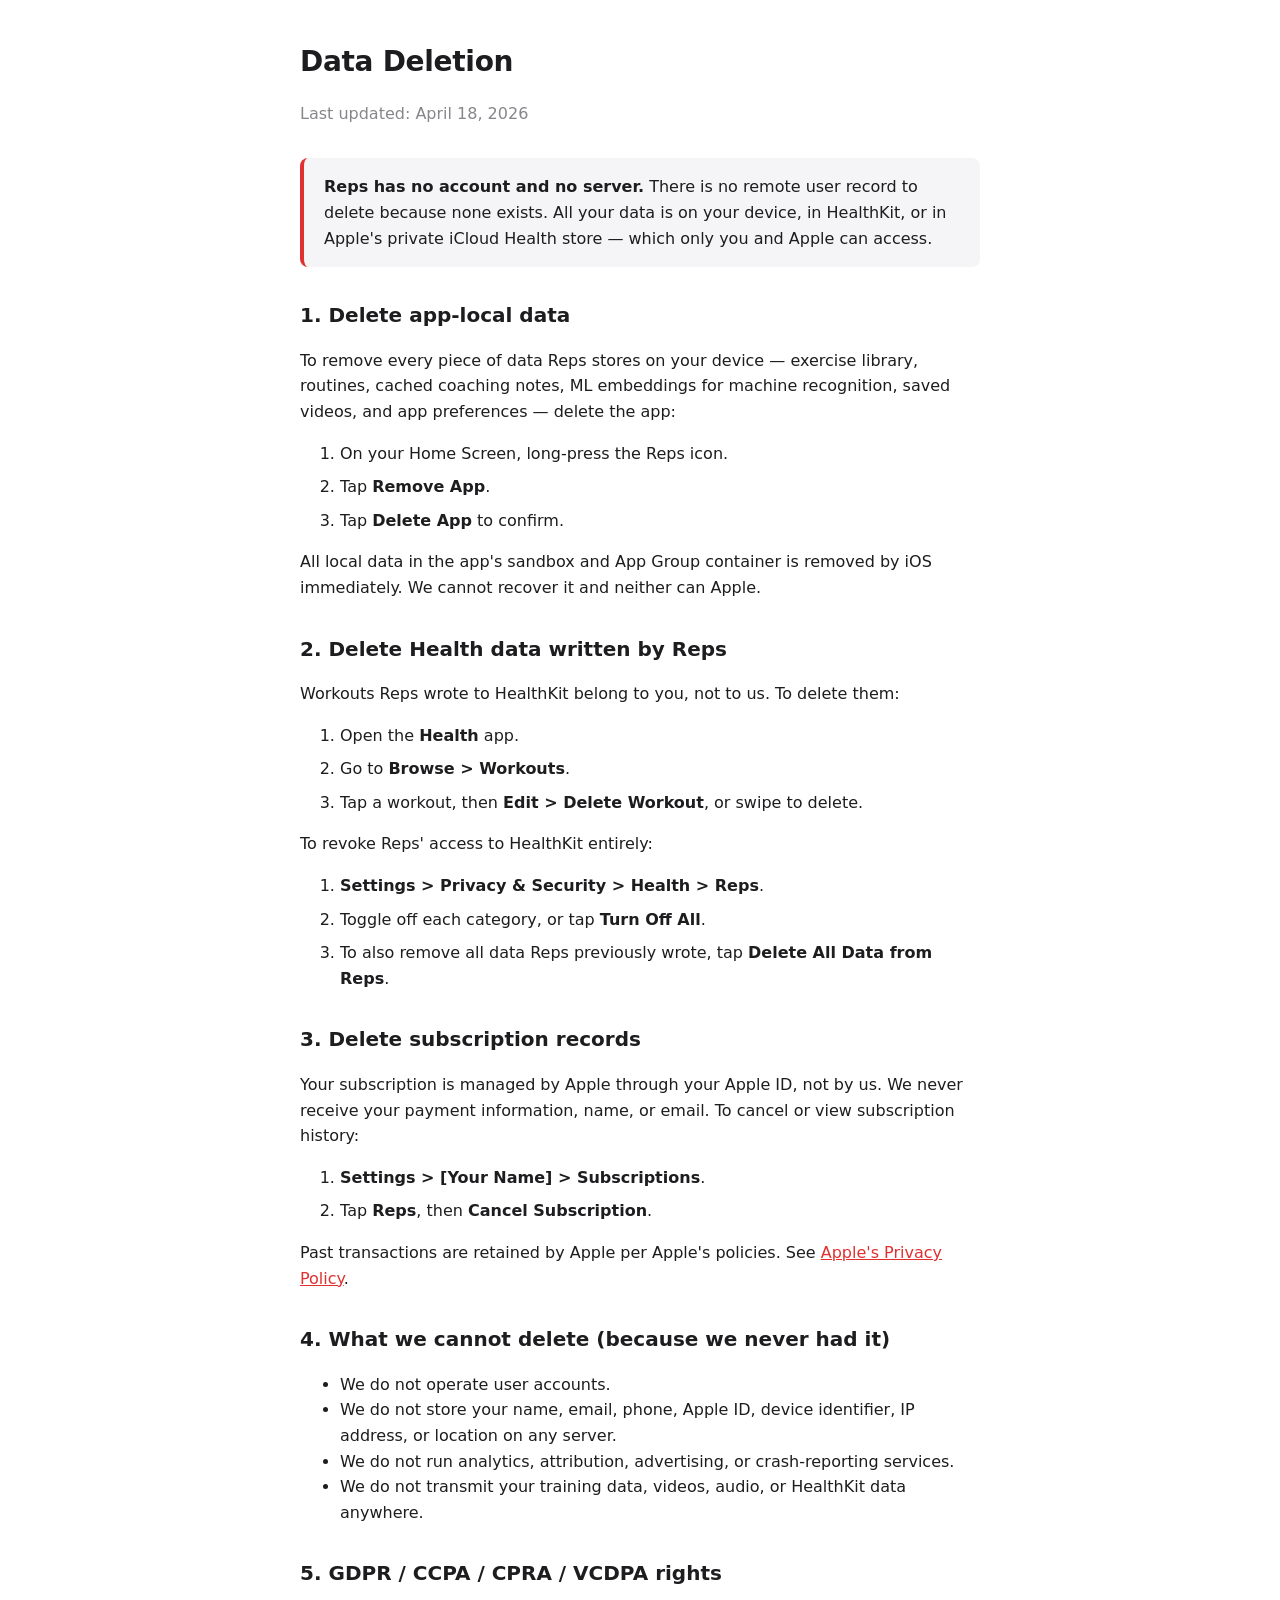
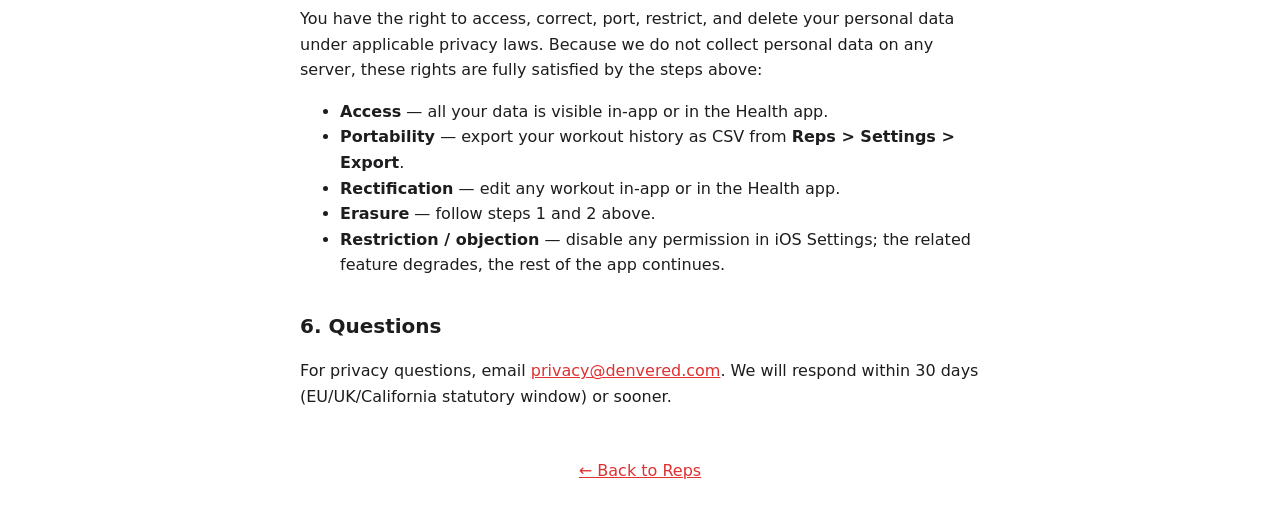
==== data-deletion.html @ 82ca5904 "feat: initial Reps legal + support site - index landing - privacy policy (GDPR/CCPA/CPRA/COPPA/PIPED" ====
<!DOCTYPE html>
<html lang="en">
<head>
    <meta charset="UTF-8">
    <meta name="viewport" content="width=device-width, initial-scale=1.0">
    <title>Reps — Data Deletion</title>
    <meta name="description" content="How to delete your Reps data — no account required.">
    <style>
        :root { color-scheme: light dark; }
        body { font-family: -apple-system, system-ui, "SF Pro Text", sans-serif; max-width: 680px; margin: 40px auto; padding: 0 20px; color: #1d1d1f; line-height: 1.6; }
        @media (prefers-color-scheme: dark) { body { background: #000; color: #f5f5f7; } a { color: #ff5050 !important; } code { background: #222 !important; color: #f5f5f7 !important; } }
        h1 { font-size: 28px; margin-bottom: 8px; letter-spacing: -0.3px; }
        h2 { font-size: 20px; margin-top: 32px; }
        .subtitle { color: #86868b; margin-bottom: 32px; }
        a { color: #E03030; }
        ol li { margin-bottom: 8px; }
        code { background: #f5f5f7; padding: 2px 6px; border-radius: 4px; font-size: 14px; }
        .callout { background: #f5f5f7; border-left: 4px solid #E03030; padding: 16px 20px; border-radius: 8px; margin: 24px 0; }
        .back { margin-top: 48px; text-align: center; }
    </style>
</head>
<body>
    <h1>Data Deletion</h1>
    <p class="subtitle">Last updated: April 18, 2026</p>

    <div class="callout">
        <p style="margin: 0;"><strong>Reps has no account and no server.</strong> There is no remote user record to delete because none exists. All your data is on your device, in HealthKit, or in Apple's private iCloud Health store — which only you and Apple can access.</p>
    </div>

    <h2>1. Delete app-local data</h2>
    <p>To remove every piece of data Reps stores on your device — exercise library, routines, cached coaching notes, ML embeddings for machine recognition, saved videos, and app preferences — delete the app:</p>
    <ol>
        <li>On your Home Screen, long-press the Reps icon.</li>
        <li>Tap <strong>Remove App</strong>.</li>
        <li>Tap <strong>Delete App</strong> to confirm.</li>
    </ol>
    <p>All local data in the app's sandbox and App Group container is removed by iOS immediately. We cannot recover it and neither can Apple.</p>

    <h2>2. Delete Health data written by Reps</h2>
    <p>Workouts Reps wrote to HealthKit belong to you, not to us. To delete them:</p>
    <ol>
        <li>Open the <strong>Health</strong> app.</li>
        <li>Go to <strong>Browse &gt; Workouts</strong>.</li>
        <li>Tap a workout, then <strong>Edit &gt; Delete Workout</strong>, or swipe to delete.</li>
    </ol>
    <p>To revoke Reps' access to HealthKit entirely:</p>
    <ol>
        <li><strong>Settings &gt; Privacy &amp; Security &gt; Health &gt; Reps</strong>.</li>
        <li>Toggle off each category, or tap <strong>Turn Off All</strong>.</li>
        <li>To also remove all data Reps previously wrote, tap <strong>Delete All Data from Reps</strong>.</li>
    </ol>

    <h2>3. Delete subscription records</h2>
    <p>Your subscription is managed by Apple through your Apple ID, not by us. We never receive your payment information, name, or email. To cancel or view subscription history:</p>
    <ol>
        <li><strong>Settings &gt; [Your Name] &gt; Subscriptions</strong>.</li>
        <li>Tap <strong>Reps</strong>, then <strong>Cancel Subscription</strong>.</li>
    </ol>
    <p>Past transactions are retained by Apple per Apple's policies. See <a href="https://www.apple.com/legal/privacy/">Apple's Privacy Policy</a>.</p>

    <h2>4. What we cannot delete (because we never had it)</h2>
    <ul>
        <li>We do not operate user accounts.</li>
        <li>We do not store your name, email, phone, Apple ID, device identifier, IP address, or location on any server.</li>
        <li>We do not run analytics, attribution, advertising, or crash-reporting services.</li>
        <li>We do not transmit your training data, videos, audio, or HealthKit data anywhere.</li>
    </ul>

    <h2>5. GDPR / CCPA / CPRA / VCDPA rights</h2>
    <p>You have the right to access, correct, port, restrict, and delete your personal data under applicable privacy laws. Because we do not collect personal data on any server, these rights are fully satisfied by the steps above:</p>
    <ul>
        <li><strong>Access</strong> — all your data is visible in-app or in the Health app.</li>
        <li><strong>Portability</strong> — export your workout history as CSV from <strong>Reps &gt; Settings &gt; Export</strong>.</li>
        <li><strong>Rectification</strong> — edit any workout in-app or in the Health app.</li>
        <li><strong>Erasure</strong> — follow steps 1 and 2 above.</li>
        <li><strong>Restriction / objection</strong> — disable any permission in iOS Settings; the related feature degrades, the rest of the app continues.</li>
    </ul>

    <h2>6. Questions</h2>
    <p>For privacy questions, email <a href="mailto:privacy@denvered.com">privacy@denvered.com</a>. We will respond within 30 days (EU/UK/California statutory window) or sooner.</p>

    <p class="back"><a href="index.html">← Back to Reps</a></p>
</body>
</html>
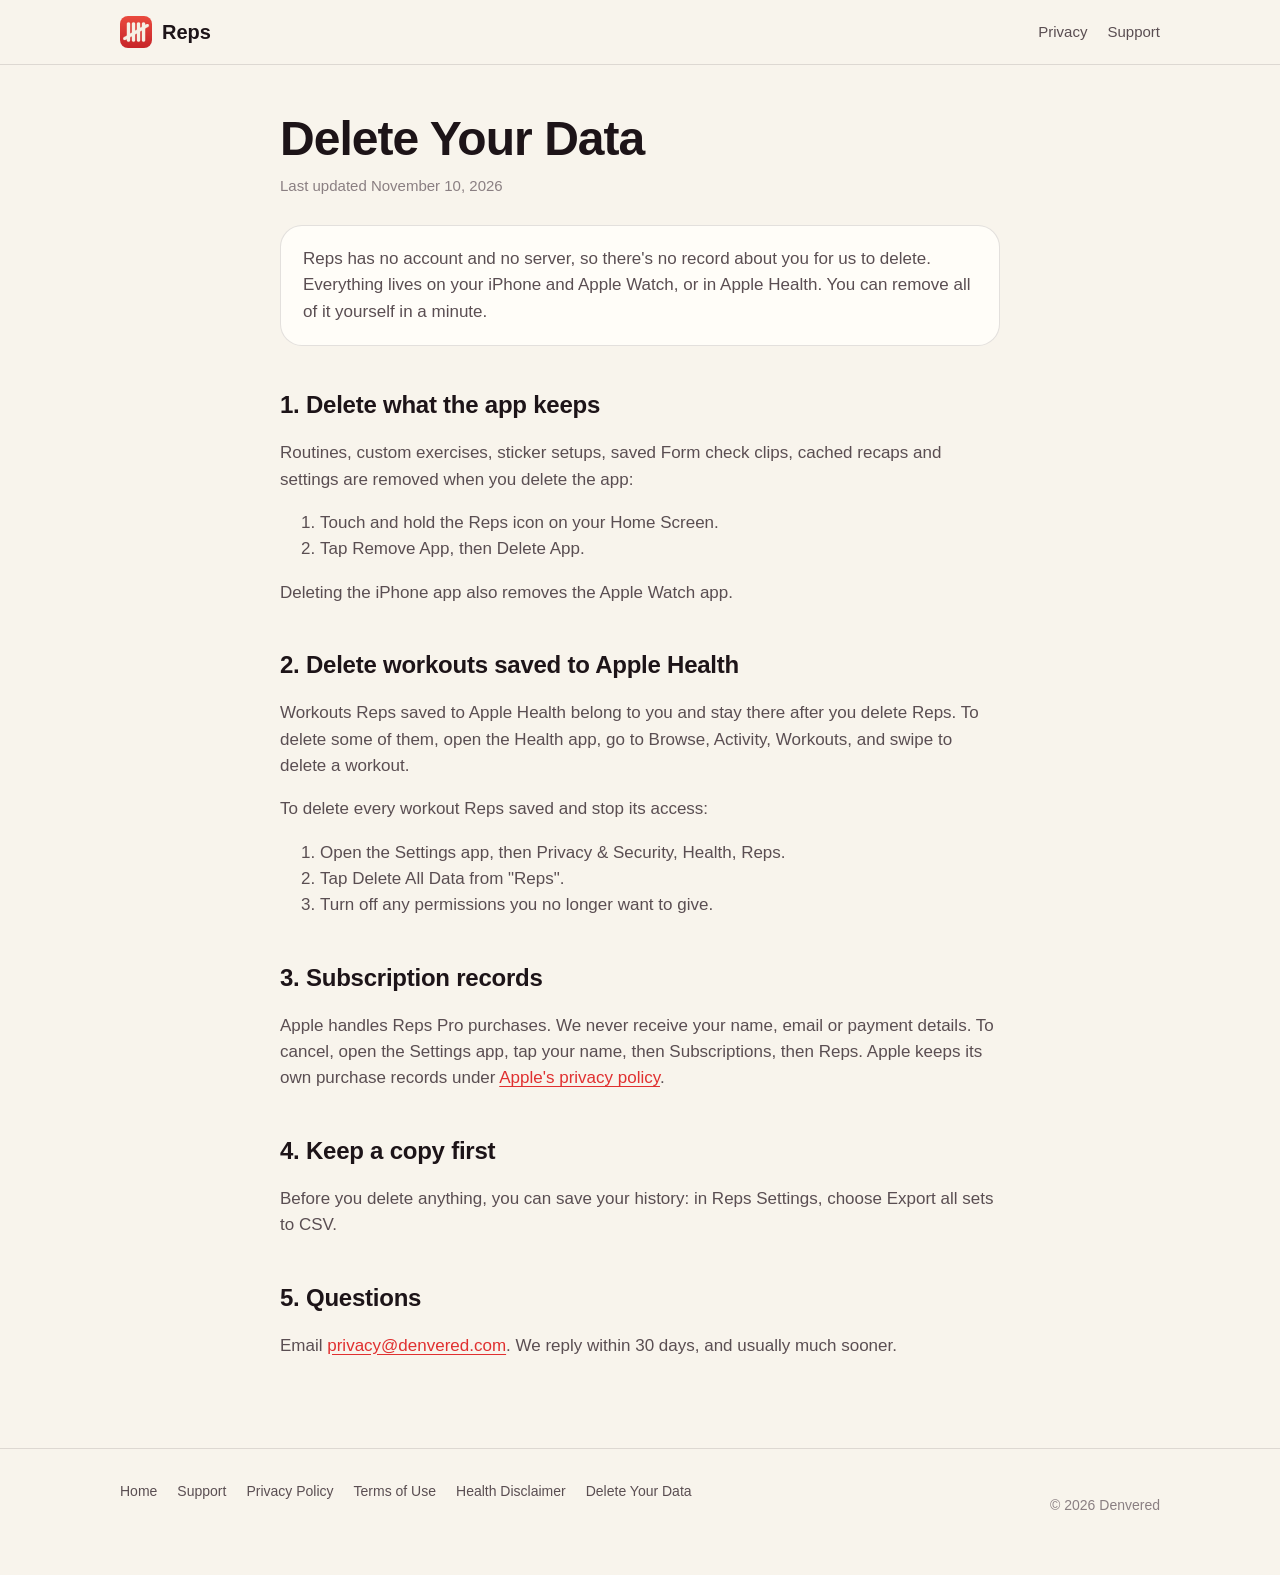
==== commit abf136ab: "Replace landing, privacy, support and data-deletion pages New pages match the App Store listing (log" ====
--- a/data-deletion.html
+++ b/data-deletion.html
@@ -1,84 +1,79 @@
-<!DOCTYPE html>
+<!doctype html>
 <html lang="en">
 <head>
-    <meta charset="UTF-8">
-    <meta name="viewport" content="width=device-width, initial-scale=1.0">
-    <title>Reps — Data Deletion</title>
-    <meta name="description" content="How to delete your Reps data — no account required.">
-    <style>
-        :root { color-scheme: light dark; }
-        body { font-family: -apple-system, system-ui, "SF Pro Text", sans-serif; max-width: 680px; margin: 40px auto; padding: 0 20px; color: #1d1d1f; line-height: 1.6; }
-        @media (prefers-color-scheme: dark) { body { background: #000; color: #f5f5f7; } a { color: #ff5050 !important; } code { background: #222 !important; color: #f5f5f7 !important; } }
-        h1 { font-size: 28px; margin-bottom: 8px; letter-spacing: -0.3px; }
-        h2 { font-size: 20px; margin-top: 32px; }
-        .subtitle { color: #86868b; margin-bottom: 32px; }
-        a { color: #E03030; }
-        ol li { margin-bottom: 8px; }
-        code { background: #f5f5f7; padding: 2px 6px; border-radius: 4px; font-size: 14px; }
-        .callout { background: #f5f5f7; border-left: 4px solid #E03030; padding: 16px 20px; border-radius: 8px; margin: 24px 0; }
-        .back { margin-top: 48px; text-align: center; }
-    </style>
+<meta charset="utf-8">
+<meta name="viewport" content="width=device-width, initial-scale=1, viewport-fit=cover">
+<title>Delete Your Data · Reps: Gym Workout Tracker</title>
+<meta name="description" content="Reps has no account or server. Here's how to delete what the app keeps on your iPhone and the workouts it saved to Apple Health.">
+<meta name="apple-itunes-app" content="app-id=6762486117">
+<link rel="canonical" href="https://jakeintech.github.io/reps-site/data-deletion.html">
+<meta name="theme-color" content="#F8F4EC" media="(prefers-color-scheme: light)">
+<meta name="theme-color" content="#17110F" media="(prefers-color-scheme: dark)">
+<link rel="icon" type="image/png" href="assets/favicon.png">
+<link rel="apple-touch-icon" href="assets/icon-180.png">
+<meta property="og:title" content="Delete your Reps data">
+<meta property="og:image" content="https://jakeintech.github.io/reps-site/assets/og.png">
+<link rel="stylesheet" href="style.css">
 </head>
 <body>
-    <h1>Data Deletion</h1>
-    <p class="subtitle">Last updated: April 18, 2026</p>
+<header class="site-header">
+  <div class="wrap">
+    <a class="brand" href="./"><img src="assets/icon-180.png" alt="" width="32" height="32">Reps</a>
+    <nav aria-label="Main">
+      <a href="privacy-policy.html">Privacy</a>
+      <a href="support.html">Support</a>
+    </nav>
+  </div>
+</header>
 
-    <div class="callout">
-        <p style="margin: 0;"><strong>Reps has no account and no server.</strong> There is no remote user record to delete because none exists. All your data is on your device, in HealthKit, or in Apple's private iCloud Health store — which only you and Apple can access.</p>
+<main class="doc">
+  <div class="wrap">
+    <h1>Delete Your Data</h1>
+    <p class="meta">Last updated November 10, 2026</p>
+    <div class="summary">
+      <p>Reps has no account and no server, so there's no record about you for us to delete. Everything lives on your iPhone and Apple Watch, or in Apple Health. You can remove all of it yourself in a minute.</p>
     </div>
 
-    <h2>1. Delete app-local data</h2>
-    <p>To remove every piece of data Reps stores on your device — exercise library, routines, cached coaching notes, ML embeddings for machine recognition, saved videos, and app preferences — delete the app:</p>
+    <h2>1. Delete what the app keeps</h2>
+    <p>Routines, custom exercises, sticker setups, saved Form check clips, cached recaps and settings are removed when you delete the app:</p>
     <ol>
-        <li>On your Home Screen, long-press the Reps icon.</li>
-        <li>Tap <strong>Remove App</strong>.</li>
-        <li>Tap <strong>Delete App</strong> to confirm.</li>
+      <li>Touch and hold the Reps icon on your Home Screen.</li>
+      <li>Tap Remove App, then Delete App.</li>
     </ol>
-    <p>All local data in the app's sandbox and App Group container is removed by iOS immediately. We cannot recover it and neither can Apple.</p>
+    <p>Deleting the iPhone app also removes the Apple Watch app.</p>
 
-    <h2>2. Delete Health data written by Reps</h2>
-    <p>Workouts Reps wrote to HealthKit belong to you, not to us. To delete them:</p>
+    <h2>2. Delete workouts saved to Apple Health</h2>
+    <p>Workouts Reps saved to Apple Health belong to you and stay there after you delete Reps. To delete some of them, open the Health app, go to Browse, Activity, Workouts, and swipe to delete a workout.</p>
+    <p>To delete every workout Reps saved and stop its access:</p>
     <ol>
-        <li>Open the <strong>Health</strong> app.</li>
-        <li>Go to <strong>Browse &gt; Workouts</strong>.</li>
-        <li>Tap a workout, then <strong>Edit &gt; Delete Workout</strong>, or swipe to delete.</li>
-    </ol>
-    <p>To revoke Reps' access to HealthKit entirely:</p>
-    <ol>
-        <li><strong>Settings &gt; Privacy &amp; Security &gt; Health &gt; Reps</strong>.</li>
-        <li>Toggle off each category, or tap <strong>Turn Off All</strong>.</li>
-        <li>To also remove all data Reps previously wrote, tap <strong>Delete All Data from Reps</strong>.</li>
+      <li>Open the Settings app, then Privacy &amp; Security, Health, Reps.</li>
+      <li>Tap Delete All Data from "Reps".</li>
+      <li>Turn off any permissions you no longer want to give.</li>
     </ol>
 
-    <h2>3. Delete subscription records</h2>
-    <p>Your subscription is managed by Apple through your Apple ID, not by us. We never receive your payment information, name, or email. To cancel or view subscription history:</p>
-    <ol>
-        <li><strong>Settings &gt; [Your Name] &gt; Subscriptions</strong>.</li>
-        <li>Tap <strong>Reps</strong>, then <strong>Cancel Subscription</strong>.</li>
-    </ol>
-    <p>Past transactions are retained by Apple per Apple's policies. See <a href="https://www.apple.com/legal/privacy/">Apple's Privacy Policy</a>.</p>
+    <h2>3. Subscription records</h2>
+    <p>Apple handles Reps Pro purchases. We never receive your name, email or payment details. To cancel, open the Settings app, tap your name, then Subscriptions, then Reps. Apple keeps its own purchase records under <a href="https://www.apple.com/legal/privacy/">Apple's privacy policy</a>.</p>
 
-    <h2>4. What we cannot delete (because we never had it)</h2>
-    <ul>
-        <li>We do not operate user accounts.</li>
-        <li>We do not store your name, email, phone, Apple ID, device identifier, IP address, or location on any server.</li>
-        <li>We do not run analytics, attribution, advertising, or crash-reporting services.</li>
-        <li>We do not transmit your training data, videos, audio, or HealthKit data anywhere.</li>
-    </ul>
+    <h2>4. Keep a copy first</h2>
+    <p>Before you delete anything, you can save your history: in Reps Settings, choose Export all sets to CSV.</p>
 
-    <h2>5. GDPR / CCPA / CPRA / VCDPA rights</h2>
-    <p>You have the right to access, correct, port, restrict, and delete your personal data under applicable privacy laws. Because we do not collect personal data on any server, these rights are fully satisfied by the steps above:</p>
-    <ul>
-        <li><strong>Access</strong> — all your data is visible in-app or in the Health app.</li>
-        <li><strong>Portability</strong> — export your workout history as CSV from <strong>Reps &gt; Settings &gt; Export</strong>.</li>
-        <li><strong>Rectification</strong> — edit any workout in-app or in the Health app.</li>
-        <li><strong>Erasure</strong> — follow steps 1 and 2 above.</li>
-        <li><strong>Restriction / objection</strong> — disable any permission in iOS Settings; the related feature degrades, the rest of the app continues.</li>
-    </ul>
+    <h2>5. Questions</h2>
+    <p>Email <a href="mailto:privacy@denvered.com">privacy@denvered.com</a>. We reply within 30 days, and usually much sooner.</p>
+  </div>
+</main>
 
-    <h2>6. Questions</h2>
-    <p>For privacy questions, email <a href="mailto:privacy@denvered.com">privacy@denvered.com</a>. We will respond within 30 days (EU/UK/California statutory window) or sooner.</p>
-
-    <p class="back"><a href="index.html">← Back to Reps</a></p>
+<footer class="site-footer">
+  <div class="wrap">
+    <nav aria-label="Footer">
+      <a href="./">Home</a>
+      <a href="support.html">Support</a>
+      <a href="privacy-policy.html">Privacy Policy</a>
+      <a href="terms-of-service.html">Terms of Use</a>
+      <a href="health-disclaimer.html">Health Disclaimer</a>
+      <a href="data-deletion.html">Delete Your Data</a>
+    </nav>
+    <p>© 2026 Denvered</p>
+  </div>
+</footer>
 </body>
 </html>
--- a/style.css
+++ b/style.css
@@ -0,0 +1,164 @@
+/* Reps marketing site. "Iron & Paper" from DESIGN_SYSTEM.md: warm paper stage,
+   iron red for action, gold only for records. System fonts only (SF on Apple). */
+:root {
+  --paper: #F8F4EC;
+  --paper-2: #EDE6D8;
+  --card: #FFFDF8;
+  --ink: #1D1418;
+  --ink-2: #5A4E52;
+  --ink-3: #8A7F82;
+  --hairline: rgba(29, 20, 24, 0.12);
+  --iron: #E03030;
+  --iron-ink: #FFFFFF;
+  --gold: #C9A84C;
+  --radius: 22px;
+  --max: 1080px;
+  color-scheme: light dark;
+}
+@media (prefers-color-scheme: dark) {
+  :root {
+    --paper: #17110F;
+    --paper-2: #1F1815;
+    --card: #241C19;
+    --ink: #F4EEE4;
+    --ink-2: #C7BCB0;
+    --ink-3: #93887E;
+    --hairline: rgba(244, 238, 228, 0.14);
+    --iron: #F0473F;
+  }
+}
+* { box-sizing: border-box; }
+html { -webkit-text-size-adjust: 100%; scroll-behavior: smooth; }
+@media (prefers-reduced-motion: reduce) { html { scroll-behavior: auto; } }
+body {
+  margin: 0;
+  background: var(--paper);
+  color: var(--ink);
+  font: 17px/1.55 -apple-system, BlinkMacSystemFont, "SF Pro Text", "Segoe UI", Roboto, "Helvetica Neue", Arial, sans-serif;
+}
+img { max-width: 100%; height: auto; display: block; }
+a { color: var(--iron); text-underline-offset: 3px; }
+a:focus-visible, button:focus-visible, summary:focus-visible { outline: 3px solid var(--iron); outline-offset: 3px; border-radius: 8px; }
+.wrap { max-width: var(--max); margin: 0 auto; padding: 0 20px; }
+.rounded { font-family: ui-rounded, "SF Pro Rounded", -apple-system, BlinkMacSystemFont, sans-serif; }
+
+/* Header */
+.site-header { border-bottom: 1px solid var(--hairline); background: var(--paper); }
+.site-header .wrap { display: flex; align-items: center; justify-content: space-between; height: 64px; gap: 16px; }
+.brand { display: flex; align-items: center; gap: 10px; color: var(--ink); text-decoration: none; font-weight: 700; font-size: 20px; }
+.brand img { width: 32px; height: 32px; border-radius: 8px; }
+.site-header nav { display: flex; gap: 20px; font-size: 15px; }
+.site-header nav a { color: var(--ink-2); text-decoration: none; }
+.site-header nav a:hover { color: var(--ink); }
+@media (max-width: 560px) { .site-header nav .optional { display: none; } }
+
+/* Kicker */
+.kicker { font-size: 13px; font-weight: 700; letter-spacing: 0.12em; text-transform: uppercase; color: var(--iron); margin: 0 0 12px; }
+
+/* Hero */
+.hero { background: linear-gradient(180deg, var(--paper) 0%, var(--paper-2) 100%); overflow: hidden; }
+.hero .wrap { display: grid; grid-template-columns: 1.1fr 0.9fr; gap: 40px; align-items: center; padding-top: 56px; padding-bottom: 56px; }
+.hero h1 { font-size: clamp(40px, 6.4vw, 72px); line-height: 1.02; letter-spacing: -0.025em; margin: 0 0 18px; font-weight: 800; }
+.hero .lede { font-size: clamp(18px, 2.1vw, 21px); color: var(--ink-2); max-width: 32ch; margin: 0 0 28px; }
+.hero .fine { font-size: 14px; color: var(--ink-3); margin: 14px 0 0; }
+.phone { width: min(320px, 78vw); margin: 0 auto; border-radius: 46px; padding: 9px; background: #1D1418; box-shadow: 0 30px 60px -20px rgba(29,20,24,.35); }
+.phone img { border-radius: 38px; width: 100%; aspect-ratio: 600 / 1304; }
+@media (max-width: 820px) {
+  .hero .wrap { grid-template-columns: 1fr; text-align: center; padding-top: 40px; }
+  .hero .lede { margin-left: auto; margin-right: auto; }
+}
+
+/* App Store button */
+.appstore { display: inline-flex; align-items: center; gap: 10px; background: #000; color: #fff; text-decoration: none; border-radius: 12px; padding: 10px 20px 10px 16px; min-height: 56px; border: 1px solid rgba(255,255,255,.18); }
+.appstore svg { width: 26px; height: 32px; fill: #fff; flex: none; }
+.appstore span { display: flex; flex-direction: column; line-height: 1.1; text-align: left; }
+.appstore small { font-size: 12px; }
+.appstore strong { font-size: 22px; font-weight: 600; letter-spacing: -0.01em; }
+
+/* Promise strip */
+.promises { border-top: 1px solid var(--hairline); border-bottom: 1px solid var(--hairline); }
+.promises ul { list-style: none; margin: 0 auto; padding: 22px 20px; display: grid; grid-template-columns: repeat(4, 1fr); gap: 16px; }
+.promises li { font-size: 15px; color: var(--ink-2); }
+.promises strong { display: block; color: var(--ink); font-size: 17px; }
+@media (max-width: 820px) { .promises ul { grid-template-columns: repeat(2, 1fr); } }
+
+/* Benefit sections */
+.benefit { padding: 72px 0; }
+.benefit + .benefit { border-top: 1px solid var(--hairline); }
+.benefit .wrap { display: grid; grid-template-columns: 1fr 1fr; gap: 56px; align-items: center; }
+.benefit.flip .copy { order: 2; }
+.benefit h2 { font-size: clamp(30px, 4vw, 44px); line-height: 1.08; letter-spacing: -0.02em; margin: 0 0 14px; font-weight: 800; }
+.benefit p { color: var(--ink-2); margin: 0 0 14px; max-width: 46ch; }
+.benefit ul { margin: 0; padding-left: 20px; color: var(--ink-2); }
+.benefit li { margin: 6px 0; }
+.benefit .phone { width: min(290px, 70vw); }
+.watch { width: 220px; margin: 0 auto; border-radius: 54px; padding: 16px; background: #1D1418; box-shadow: 0 30px 60px -20px rgba(29,20,24,.35); }
+.watch img { border-radius: 38px; width: 100%; aspect-ratio: 416 / 496; }
+@media (max-width: 820px) {
+  .benefit { padding: 52px 0; }
+  .benefit .wrap { grid-template-columns: 1fr; gap: 32px; }
+  .benefit.flip .copy { order: 0; }
+}
+
+/* Extras grid */
+.extras { padding: 64px 0; background: var(--paper-2); }
+.extras h2 { font-size: clamp(28px, 3.4vw, 38px); margin: 0 0 28px; letter-spacing: -0.02em; }
+.grid { display: grid; grid-template-columns: repeat(3, 1fr); gap: 16px; }
+.tile { background: var(--card); border: 1px solid var(--hairline); border-radius: var(--radius); padding: 22px; }
+.tile h3 { margin: 0 0 6px; font-size: 18px; }
+.tile p { margin: 0; color: var(--ink-2); font-size: 15px; }
+@media (max-width: 820px) { .grid { grid-template-columns: 1fr; } }
+
+/* Pricing */
+.pricing { padding: 72px 0; }
+.pricing h2 { font-size: clamp(28px, 3.4vw, 38px); margin: 0 0 24px; letter-spacing: -0.02em; }
+.plans { display: grid; grid-template-columns: 1fr 1fr; gap: 16px; }
+.plan { border: 1px solid var(--hairline); border-radius: var(--radius); padding: 26px; background: var(--card); }
+.plan h3 { margin: 0 0 4px; font-size: 22px; }
+.plan .sub { color: var(--ink-3); margin: 0 0 14px; font-size: 15px; }
+.plan ul { margin: 0; padding-left: 20px; color: var(--ink-2); }
+.plan li { margin: 6px 0; }
+.plan.pro { border-color: var(--iron); }
+.note { color: var(--ink-3); font-size: 14px; margin-top: 16px; }
+@media (max-width: 820px) { .plans { grid-template-columns: 1fr; } }
+
+/* FAQ */
+.faq { padding: 72px 0; border-top: 1px solid var(--hairline); }
+.faq h2 { font-size: clamp(28px, 3.4vw, 38px); margin: 0 0 20px; letter-spacing: -0.02em; }
+details { border-bottom: 1px solid var(--hairline); padding: 4px 0; }
+summary { cursor: pointer; font-weight: 600; padding: 14px 0; list-style: none; display: flex; justify-content: space-between; gap: 12px; }
+summary::-webkit-details-marker { display: none; }
+summary::after { content: "+"; color: var(--iron); font-weight: 700; }
+details[open] summary::after { content: "\2212"; }
+details p, details ul { color: var(--ink-2); margin: 0 0 16px; }
+
+/* Closing CTA */
+.closing { padding: 72px 0; text-align: center; background: var(--paper-2); }
+.closing h2 { font-size: clamp(30px, 4vw, 44px); margin: 0 0 22px; letter-spacing: -0.02em; }
+
+/* Documents (privacy, support) */
+.doc { padding: 48px 0 72px; }
+.doc .wrap { max-width: 760px; }
+.doc h1 { font-size: clamp(34px, 5vw, 48px); letter-spacing: -0.02em; margin: 0 0 8px; line-height: 1.1; }
+.doc .meta { color: var(--ink-3); margin: 0 0 28px; font-size: 15px; }
+.doc h2 { font-size: 24px; margin: 40px 0 10px; letter-spacing: -0.01em; }
+.doc h3 { font-size: 18px; margin: 24px 0 6px; }
+.doc p, .doc li { color: var(--ink-2); }
+.doc .summary { background: var(--card); border: 1px solid var(--hairline); border-radius: var(--radius); padding: 20px 22px; }
+.doc .summary p { margin: 0 0 8px; }
+.doc .summary p:last-child { margin: 0; }
+.table-wrap { overflow-x: auto; -webkit-overflow-scrolling: touch; }
+table { border-collapse: collapse; width: 100%; font-size: 15px; min-width: 560px; }
+th, td { text-align: left; vertical-align: top; padding: 10px 12px; border-bottom: 1px solid var(--hairline); }
+th { color: var(--ink); font-weight: 600; }
+td { color: var(--ink-2); }
+.contact-card { background: var(--card); border: 1px solid var(--hairline); border-radius: var(--radius); padding: 22px; margin: 0 0 28px; }
+.contact-card p { margin: 0 0 6px; }
+
+/* Footer */
+.site-footer { border-top: 1px solid var(--hairline); padding: 32px 0 44px; font-size: 14px; color: var(--ink-3); }
+.site-footer .wrap { display: flex; flex-wrap: wrap; justify-content: space-between; gap: 16px; }
+.site-footer nav { display: flex; flex-wrap: wrap; gap: 8px 20px; }
+.site-footer a { color: var(--ink-2); text-decoration: none; }
+.site-footer a:hover { color: var(--ink); text-decoration: underline; }
+.sr-only { position: absolute; width: 1px; height: 1px; padding: 0; margin: -1px; overflow: hidden; clip: rect(0,0,0,0); white-space: nowrap; border: 0; }
